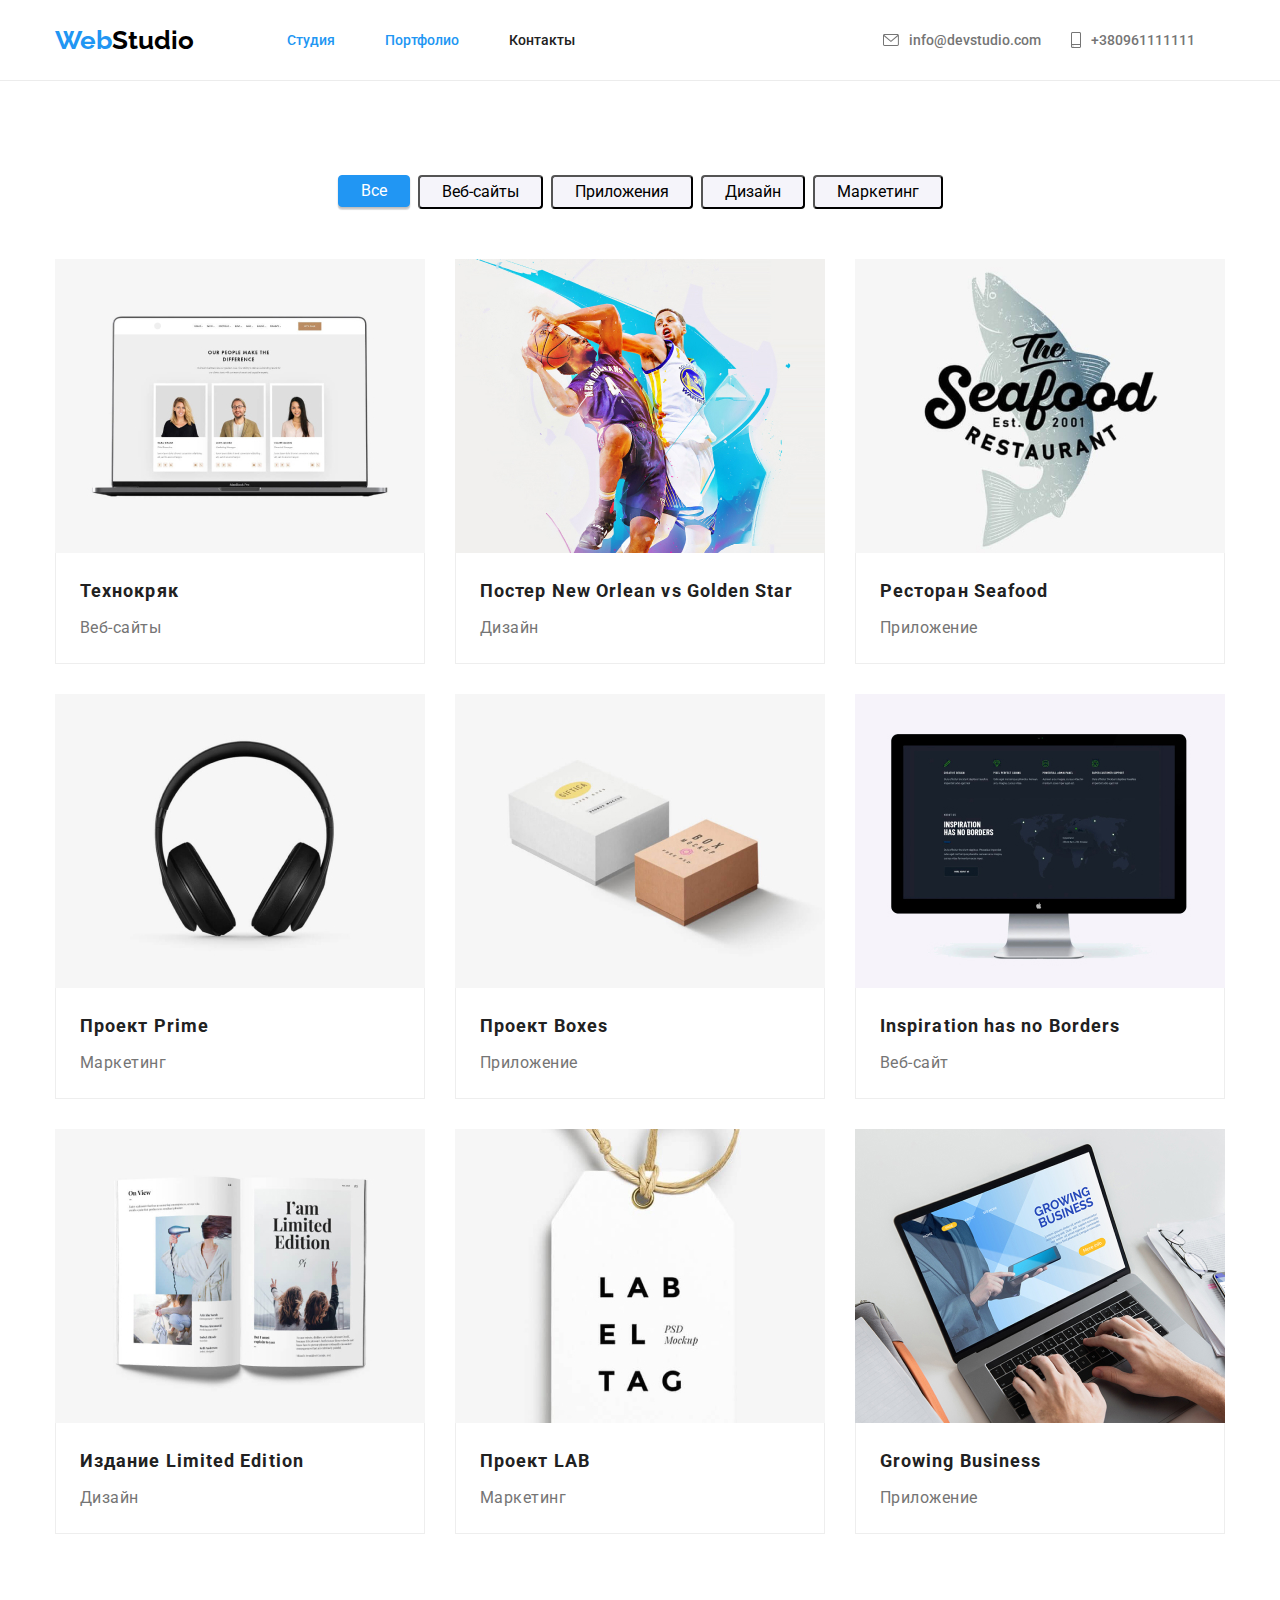
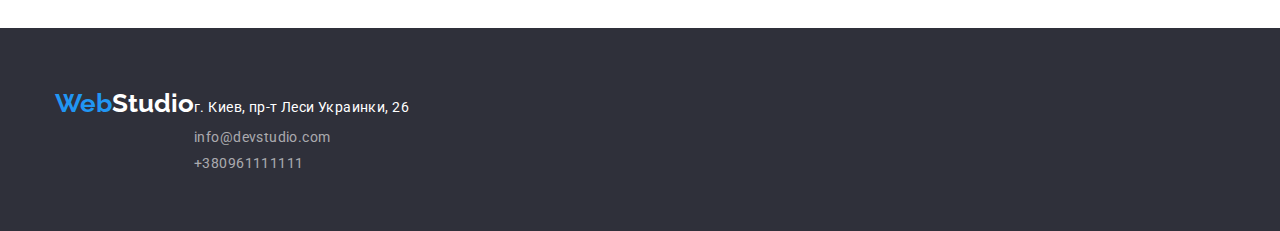
==== portfolio.html @ 098945a0 "ДЗ№4" ====
<!DOCTYPE html>
<html lang="en">
<head>
    <meta charset="UTF-8">
    <meta http-equiv="X-UA-Compatible" content="IE=edge">
    <meta name="viewport" content="width=device-width, initial-scale=1.0">
    <title>Document</title>
    <link rel="preconnect" href="https://fonts.googleapis.com">
<link rel="preconnect" href="https://fonts.gstatic.com" crossorigin>
<link href="https://fonts.googleapis.com/css2?family=Raleway:wght@700&family=Roboto:wght@400;500;700;900&display=swap" rel="stylesheet">
<link rel="stylesheet" href="https://cdnjs.cloudflare.com/ajax/libs/modern-normalize/1.1.0/modern-normalize.min.css">
<link rel="stylesheet" href="./css/styles.css">
       </head>
<body>
    
    <!--Header-->

    <header class="page-header">
        <div class="container">
        <nav class="main-nav">
        <a href="/" class="logo"> 
            <span class="web">Web</span>Studio
        </a>
        <ul class="site-nav list">
            <li class="item"> <a href="index.html" class="link carrent">Студия</a></li>
            <li class="item"> <a href="" class="link carrent">Портфолио</a></li>
            <li class="item"> <a href="" class="link">Контакты</a></li>
        </ul>
        </nav>
        <ul class="contact-nav list"> 
            <li class="item-icon"><a href="mailto:info@devstudio.com" class="link">
                <svg class="icon-mail" width="16" height="12" style="fill: currentcolor;">
                <use href="./images/symbol-defs.svg#icon-envelope"></use>
                </svg>
                info@devstudio.com</a></li>
            <li class="item-icon"><a href="tel:+380961111111" class="link">
                <svg class="icon-tel" width="10" height="16" style="fill: currentcolor;">
                <use href="./images/symbol-defs.svg#icon-smartphone"></use>
                </svg>
                +380961111111</a></li>
                </ul>
        </div>
        </header>
    
    <main>
        <section class="portfolio">
            <div class="container">
                <ul class="filter">
                <li class="knob"><button type="button" class="filter-button list current"  style = 'cursor: pointer'>Все</button></li>
                <li class="knob"> <button type="button" class="filter-button"  style = 'cursor: pointer'>Веб-сайты</button></li>
                <li class="knob"> <button type="button" class="filter-button"  style = 'cursor: pointer'>Приложения</button></li>
                <li class="knob"> <button type="button" class="filter-button"  style = 'cursor: pointer'>Дизайн</button></li>
                <li class="knob"><button  type="button" class="filter-button"  style = 'cursor: pointer'>Маркетинг</button></li>
                </ul>
             
            <ul class="content">
                <li class="content-list">
                    <a class="list" href="" style='text-decoration: none'>
                    <img src="./images/img3.jpg" alt="Технокряк" width=370 height=294>
                    <div class="cards">
                    <h2 class="heading">Технокряк</h2>
                    <p class="coment">Веб-сайты</p>
                    </div>
                    </a>
                    <li class="content-list">
                        <a class="list" href="" style='text-decoration: none'>
                        <img src="./images/img4.jpg" alt="Постер New Orlean vs Golden Star" width=370 height=294>
                        <div class="cards">
                        <h2 class="heading">Постер New Orlean vs Golden Star</h2>
                        <p class="coment">Дизайн</p>
                        </div>
                    </a>
                    <li class="content-list">
                        <a class="list" href="" style='text-decoration: none'>
                        <img src="./images/img5.jpg" alt="Ресторан Seafood" width=370 height=294>
                        <div class="cards">
                        <h2 class="heading">Ресторан Seafood</h2>
                        <p class="coment">Приложение</p>
                        </div>
                    </a>
                    <li class="content-list">
                        <a class="list" href="" style='text-decoration: none'>
                        <img src="./images/img6.jpg" alt="Проект Prime" width=370 height=294>
                        <div class="cards">
                        <h2 class="heading">Проект Prime</h2>
                        <p class="coment">Маркетинг</p>
                        </div>
                    </a>
                    <li class="content-list">
                        <a class="list" href="" style='text-decoration: none'>
                        <img src="./images/img7.jpg" alt="Проект Boxes" width=370 height=294>
                        <div class="cards">
                        <h2 class="heading">Проект Boxes</h2>
                        <p class="coment">Приложение</p>
                        </div>
                    </a>
                    <li class="content-list">
                        <a class="list" href="" style='text-decoration: none'>
                        <img src="./images/img8.jpg" alt="Inspiration has no Borders" width=370 height=294>
                        <div class="cards">
                        <h2 class="heading">Inspiration has no Borders</h2>
                        <p class="coment">Веб-сайт</p>
                        </div>
                    </a>
                    <li class="content-list">
                        <a class="list" href="" style='text-decoration: none'>
                        <img src="./images/img9.jpg" alt="Издание Limited Edition" width=370 height=294>
                        <div class="cards">
                        <h2 class="heading">Издание Limited Edition</h2>
                        <p class="coment">Дизайн</p>
                        </div>
                    </a>
                    <li class="content-list">
                        <a class="list" href="" style='text-decoration: none'>
                        <img src="./images/img10.jpg" alt="Проект LAB" width=370 height=294>
                        <div class="cards">
                        <h2 class="heading">Проект LAB</h2>
                        <p class="coment">Маркетинг</p>
                    </div>
                    </a>
                    <li class="content-list">
                        <a class="list" href="" style='text-decoration: none'>
                        <img src="./images/img11.jpg" alt="Growing Business" width=370 height=294>
                        <div class="cards">
                        <h2 class="heading">Growing Business</h2>
                        <p class="coment">Приложение</p>
                    </div>
                    </a>
            </ul>
            </div>
            </section>
    </main>

        <footer class="footer">
        <div class="container">
        <a href="/" class="logo-item" style='text-decoration: none'>
        <span class="web">Web</span>Studio</a>
        <div class="line">
        <address class="adress-live">
            <p class="town-street">г. Киев, пр-т Леси Украинки, 26 <br></p>
            <ul class="contact-list">
                <li class="mail"> <a href="mailto:info@devstudio.com" class="contact">info@devstudio.com</a></li>
                <li class="tefephone"> <a href="tel:+380961111111" class="contact">+380961111111</a></li>
            </ul>
        </address>
        </div>
    </footer>
    </body>
</html>
---- css/styles.css ----
:root {
    --primery-color: #757575;
    --title-color: #E5E5E5;
    --title-text-colors: #212121;
    --accent-color: #2196F3;
    --logo-color: #000000;
    --hero-text-color: #FFFFFF;
    --fon-color: #2F303A;
    --fon-color-button: #f5f4fa;
    --fon-knob: #188ce8; 
}

.body {
    background-color: #E5E5E5;
    color: #757575;
}

body {
font-family: 'Roboto', sans-serif;
}

.list {
    padding: 0;
    margin: 0;
    list-style: none;
}
/* цвет основного текста #212121*/
/* цвет вторичного текста #757575*/
/* белый #FFFFFF */
/* акцент #2196F3*/
/* вторичный цвет фона #2F303A*/

.container {
    margin-left: auto;
    margin-right: auto;
    width: 1200px;
    padding-left: 15px;
    padding-right: 15px;
}

ul {
    padding-left: 0;
    list-style: none;
}

img {
    display: block;
}

/* Header */

.page-header .container {
    display: flex;
}

.page-header {
    border-bottom: 1px solid #ECECEC;
    }

.container .main-nav {
    display: flex;
    align-items: center;
    }

.logo {
    text-decoration: none;
    display: flex;
    font-style: normal;
    font-weight: bold;
    font-size: 26px;
    line-height: 31px;
    color: var(--logo-color);
}

.logo {
    font-family: 'Raleway', sans-serif;
      }
    
.logo:hover  {
    color: var(--accent-color);
    }

    .page-header {
    background-color: var(--hero-text-color);
    }

    .web {
        color: var(--accent-color);
      }

    /* site-nav */

.site-nav .link {
display: block;
padding-top: 32px;
padding-bottom: 32px;
font-style: normal;
font-weight: 500;
font-size: 14px;
line-height: 16px;
color: var(--title-text-colors);
}

.contact-nav .link {
display: block;
font-style: normal;
font-weight: 500;
font-size: 14px;
line-height: 16px;
color: var(--primery-color);
    }

.site-nav .link:hover,  
.site-nav .link:focus {
    color: var(--accent-color);
 }

 .site-nav .link.carrent {
    color: var(--accent-color);
     }

.site-nav {
    display: flex;
    margin-top: 0;
    margin-left: 93px;
    }

.site-nav .item:last-child {
    margin-right: 0;
}

.site-nav .item {
    margin-right: 50px;
    }

.site-nav .item:not(:last-child) {
    margin-right: 50px;
}

.site-nav .link {
    text-decoration: none;
}

 /* Contact */

.contact-nav {
display: flex;
margin-left: auto;
align-items: center;
font-style: normal;
font-weight: 500;
font-size: 14px;
line-height: 16px;
display: flex;
margin-top: 0; 
margin-left: auto;
}

.contact-nav .link:hover,
.contact-nav .link:focus {
    color: var(--accent-color);
}

.contact-nav .item + .item {
    margin-left: 50px;
    }

.item-icon .link {
    text-decoration: none;
    display: flex;
    align-items: center;
    margin-right: 30px;
}

.icon-mail, .icon-tel {
    margin-right: 10px;
}

 /* Hero */

.hero {
    padding-top: 200px;
    padding-bottom: 200px;
}

.element-style {
text-align: center;
}

.hero-title {
    margin-top: 0;
    margin-bottom: 30px;
    font-style: normal;
    font-weight: 900;
    font-size: 44px;
    line-height: 1.36;
    letter-spacing: 0.06em;
    text-transform: uppercase;
    color: var(--hero-text-color);
}

.hero {
    background-color: var(--fon-color);
    background-image: linear-gradient(
    rgba(47, 48, 58, 0.4),
    rgba(47, 48, 58, 0.4)),
    url('../images/heroimg\ \(1\).jpg');
    height: 600px;
    max-width: 1600px;
    margin-left: auto;
    margin-right: auto;
    background-position: center;
    }


 
/* Button */

.button-link {
    font-style: normal;
    font-weight: bold;
    font-size: 16px;
    line-height: 30px;
    letter-spacing: 0.06em;
    width: 200px;
    height: 50px;
    left: 700px;
    top: 430px;
    cursor: pointer;
    border-radius: 4px;
}
.button-link {
    background-color: var(--fon-knob);
    color: var(--hero-text-color);
     }
.button-link:hover,
.button-link:focus {
    background-color: var(--accent-color);
    color: var(--hero-text-color);
    }

    /* Container */
    
/* Section priorities*/

.priorities-list {
margin-bottom: 10px;
margin-top: 30px;
font-style: normal;
font-weight: bold;
font-size: 14px;
line-height: 16px;
letter-spacing: 0.03em;
text-transform: uppercase;
color: var(--title-text-colors);
}

.priorities {
margin-top: 0;
margin-bottom: 0;
font-style: normal;
font-weight: normal;
font-size: 14px;
line-height: 24px;
letter-spacing: 0.03em;
color: var(--primery-color);
}

.priorities-list .item {
    background-color: var(--title-color);
    }

.priorities-list-title {
    text-transform: none;
}  

.priorities-list-title {
    margin-top: 0;
    margin-bottom: 0;
    display: flex;
     }

.priorities-item {
    padding-top: 94px;
    padding-bottom: 94px;
}    

.priorities-logos::before {
    display: block;
    content: '';
    }

.priorities-box:not(:last-child) {
    margin-right: 30px;
}

.priorities-logos {
    display: flex;
    justify-content: center;
    align-items: center;
    background-repeat: no-repeat;
    background-color: var(--fon-color-button);
    margin-bottom: 30px;
    border-radius: 4px;
    height: 120px;
}

/* Works */

.section-work {
    padding-bottom: 94px;
}

.section-works {
margin-bottom: 50px;
margin-top: 0;
font-style: normal;
font-weight: bold;
font-size: 36px;
line-height: 42px;
text-align: center;
letter-spacing: 0.03em;
color: var(--title-text-colors);
}

.section-list {
    margin-top: 0;
    margin-bottom: 0;
    padding-right: 0;
    display: flex;
    }
.work-item {
    width: 370px;
}   

.work-item:not(:last-child) {
margin-right: 30px;
}

/* Command */

.section-command {
    padding-top: 94px;
    padding-bottom: 94px;
}

.command { 
margin-top: 0;
margin-bottom: 50px;
font-style: normal;
font-weight: bold;
font-size: 36px;
line-height: 42px;
letter-spacing: 0.03em;
color: var(--title-text-colors);
    }

.command-item {
    border-radius: 0px 0px 4px 4px;
    background-color: var(--hero-text-color);
}

.command-item:not(:last-child) {
margin-right: 30px;
}

.section {
margin-bottom: 10px;
margin-top: 0;
text-align: center;
font-style: normal;
font-weight: 500;
font-size: 16px;
line-height: 19px;
letter-spacing: 0.03em;
 color: var(--title-text-colors);
    }

.section-title {
font-style: normal;
font-weight: normal;
margin-top: 0;
text-align: center;
margin-bottom: 16px;
font-size: 16px;
line-height: 19px;
letter-spacing: 0.03em;
color: var(--primery-color);
}    

.section-command {
    background-color: var(--fon-color-button);
}

.command-list {
    margin-bottom: 0;
    margin-top: 0;
    padding-left: 0;
    display: flex;
    }

.command-link {
    display: block;
    padding-top: 30px;
    padding-bottom: 30px;
}

.command-social-network{
    display: flex;
    width: 100%;
    height: 100%;
    margin-top: 16px;
    margin-right: 10px;
    border-radius: 50%;
    justify-content: center;
    }

.command-social-style{
    display: flex;
    width: 44px;
    height: 44px;
    cursor: pointer;
    justify-content: center;
    }

.command-social-icon:hover,
.command-social-icon:focus {
    background-color: var(--accent-color);
    fill: var(--hero-text-color);
    }

.command-social-icon {
    display: flex;
    width: 100%;
    height: 100%;
    fill: var(--primery-color);
    border-radius: 50%;
    align-items: center;
    justify-content: center;
    }

.command-social-style:not(:last-child) {
    margin-right: 10px;
    }

.command-social-network {
    margin-top: 0;
    display: flex;
   }

/* Clients */

.clients {
    display: block;
    padding-top: 94px;
    padding-bottom: 94px;
}

.client-list {
    display: flex;
    margin-top: 0;
    margin-bottom: 0;
    align-items: center;
    justify-content: center;
    }

.clients-title {
    text-align: center;
    margin-bottom: 50px;
    margin-top: 0;
}

.client-item:not(:last-child) {
    margin-right: 30px;
}

.client-item {
    display: flex;
    width: 170px;
    height: 92px;
    fill: var(--primery-color);
    cursor: pointer;
    align-items: center;
    justify-content: center;
    box-sizing: border-box;
    border-radius: 4px;
    }

.client-item {
    border: 1px solid #afb1b8;
    }  

.client-item:hover {
    border: 1px solid #2196F3;
    }  

.client-item :hover,
.client-item :focus {
    color: #AFB1B8;
    fill: #2196F3;
    cursor: pointer;
    }

.client-icon {
    display: flex;
    width: 106px;
    height: 62px;
    align-items: center;
    justify-content: center;
    }

/* Footer */

.footer {
    padding-top: 60px;
    padding-bottom: 60px;
}

.logo-item {
    display: inline-block;
    margin-bottom: 20px;
    font-style: normal;
    font-weight: bold;
    font-size: 26px;
    line-height: 31px;
  color: var(--hero-text-color);
  }

  .logo-item {
    font-family: 'Raleway', sans-serif;
      }
  
    .web {
        color: var(--accent-color);
      }

         /* Adress */

    .adress-live {
    font-style: normal;
    font-weight: normal;
    font-size: 14px;
    letter-spacing: 0.03em;
    color: var(--hero-text-color);
      }

    .contact {
    font-style: normal;
    font-weight: normal;
    font-size: 14px;
    letter-spacing: 0.03em;
    color: rgba(255, 255, 255, 0.6);
     }

    .footer {
         background-color: var(--fon-color);
             }
    .contact {
        text-decoration: none;
            }

        .contact-list {
        margin-bottom: 0;
        padding-left: 0;
       }

    .mail {
        margin-bottom: 9px;
       } 

    .town-street {
        margin-top: 0;
        margin-bottom: 0;
    }

    /* Icon */

.footer-social-network {
    display: flex;
    align-items: center;
    justify-content: center;
}

svg .footer-social-svg{
    width: 20px;
    height: 20px;
}

footer .container {
    display: flex;
    align-items: baseline;
}

.footer-icon {
    display: block;
    align-items: center;
    justify-content: center;
    margin-left: 70px;
    }

.join-title {
    display: flex;
    color: var(--hero-text-color);
    margin-right: 0;
    margin-top: 0;
    margin-bottom: 20px;
    align-items: center;
    justify-content: center;
}

.footer-social-icon {
    display: flex;
    margin-top: 0;
    margin-bottom: 0;
    align-items: center;
    justify-content: center;
    }

.footer-social-link {
    display: flex;
    width: 44px;
    height: 44px;
    fill: var(--hero-text-color);
    border-radius: 50%;
    align-items: center;
    justify-content: center;
    background-color: rgba(255, 255, 255, 0.1);    
}

.footer-social-link:hover,
.footer-social-link:focus {
    background-color: var(--accent-color);
    fill: var(--hero-text-color);
    }

.footer-social-list {
    display: flex;
    cursor: pointer;
    align-items: center;
    justify-content: center;
    }
    
.footer-social-list:not(:last-child) {
    margin-right: 10px;
    } 

    /* Portfolio */
 
    /* Filter-Button */

.portfolio {
    padding-top: 94px;
}

.filter-button {
   display: inline-block;
   border-radius: 4px;
   padding: 6px 22px;
   text-align: center;
   }

   .knob:not(:last-child) {
    margin-right: 8px;
    }

.filter {
    display: flex;
    justify-content: center;
    margin-bottom: 50px;
    padding-left: 0;
    margin-top: 0;
    }

.filter .current {
    color: var(--hero-text-color);
    background-color: var(--accent-color);
    border: 1px solid var(--accent-color);
    box-shadow: 0px 3px 1px rgba(0 0 0 / 10%),
    0px 1px 2px rgba(0 0 0 / 8%),
    0px 2px 2px rgba(0 0 0 / 12%);
    }   

.filter-button-list {
    color: var(--title-text-colors);
    font-style: normal;
    font-weight: 500;
    font-size: 14px;
    line-height: 16px;
    letter-spacing: 0.02em;
     }

.filter-button {
    background-color: var(--fon-color-button);
    }

.filter .filter-button:hover,
.filter .filter-button :focus {
    background-color: var(--accent-color);
    color: var(--hero-text-color);
    box-shadow: 0px 3px 1px rgba(0 0 0 / 10%),
    0px 1px 2px rgba(0 0 0 / 8%),
    0px 2px 2px rgba(0 0 0 / 12%);
    }

    /* Work */

.heading {
margin-bottom: 4px;
margin-top: 0;
font-style: normal;
font-weight: bold;
font-size: 18px;
line-height: 36px;
letter-spacing: 0.06em;
color: var(--title-text-colors);
}

.coment {
margin-top: 0;
margin-bottom: 0;
font-style: normal;
font-weight: normal;
font-size: 16px;
line-height: 30px;
letter-spacing: 0.03em;
color: var(--primery-color);
}

/* Flex-container */

.content {
    width: 1170px;
    display: flex;
    flex-wrap: wrap;
    padding-left: 0;
    padding-right: 0;
    margin-top: 0;
    margin-bottom: 0;
    margin-left: auto;
    margin-right: auto;
    }

.portfolio {
    padding-bottom: 94px;
}

.content-list {
    margin-right: 30px;
    margin-bottom: 30px;
    width: 370px;
    }
    
.content-list:nth-child(3n) {
    margin-right: 0;
}

.content-list:nth-last-child(-n + 3) {
    margin-bottom: 0;
}

.cards {
    padding-top: 20px;
    padding-right: 24px;
    padding-bottom: 20px;
    padding-left: 24px;
    border-right: 1px solid #EEEEEE;
    border-bottom: 1px solid #EEEEEE;
    border-left: 1px solid #EEEEEE;
}
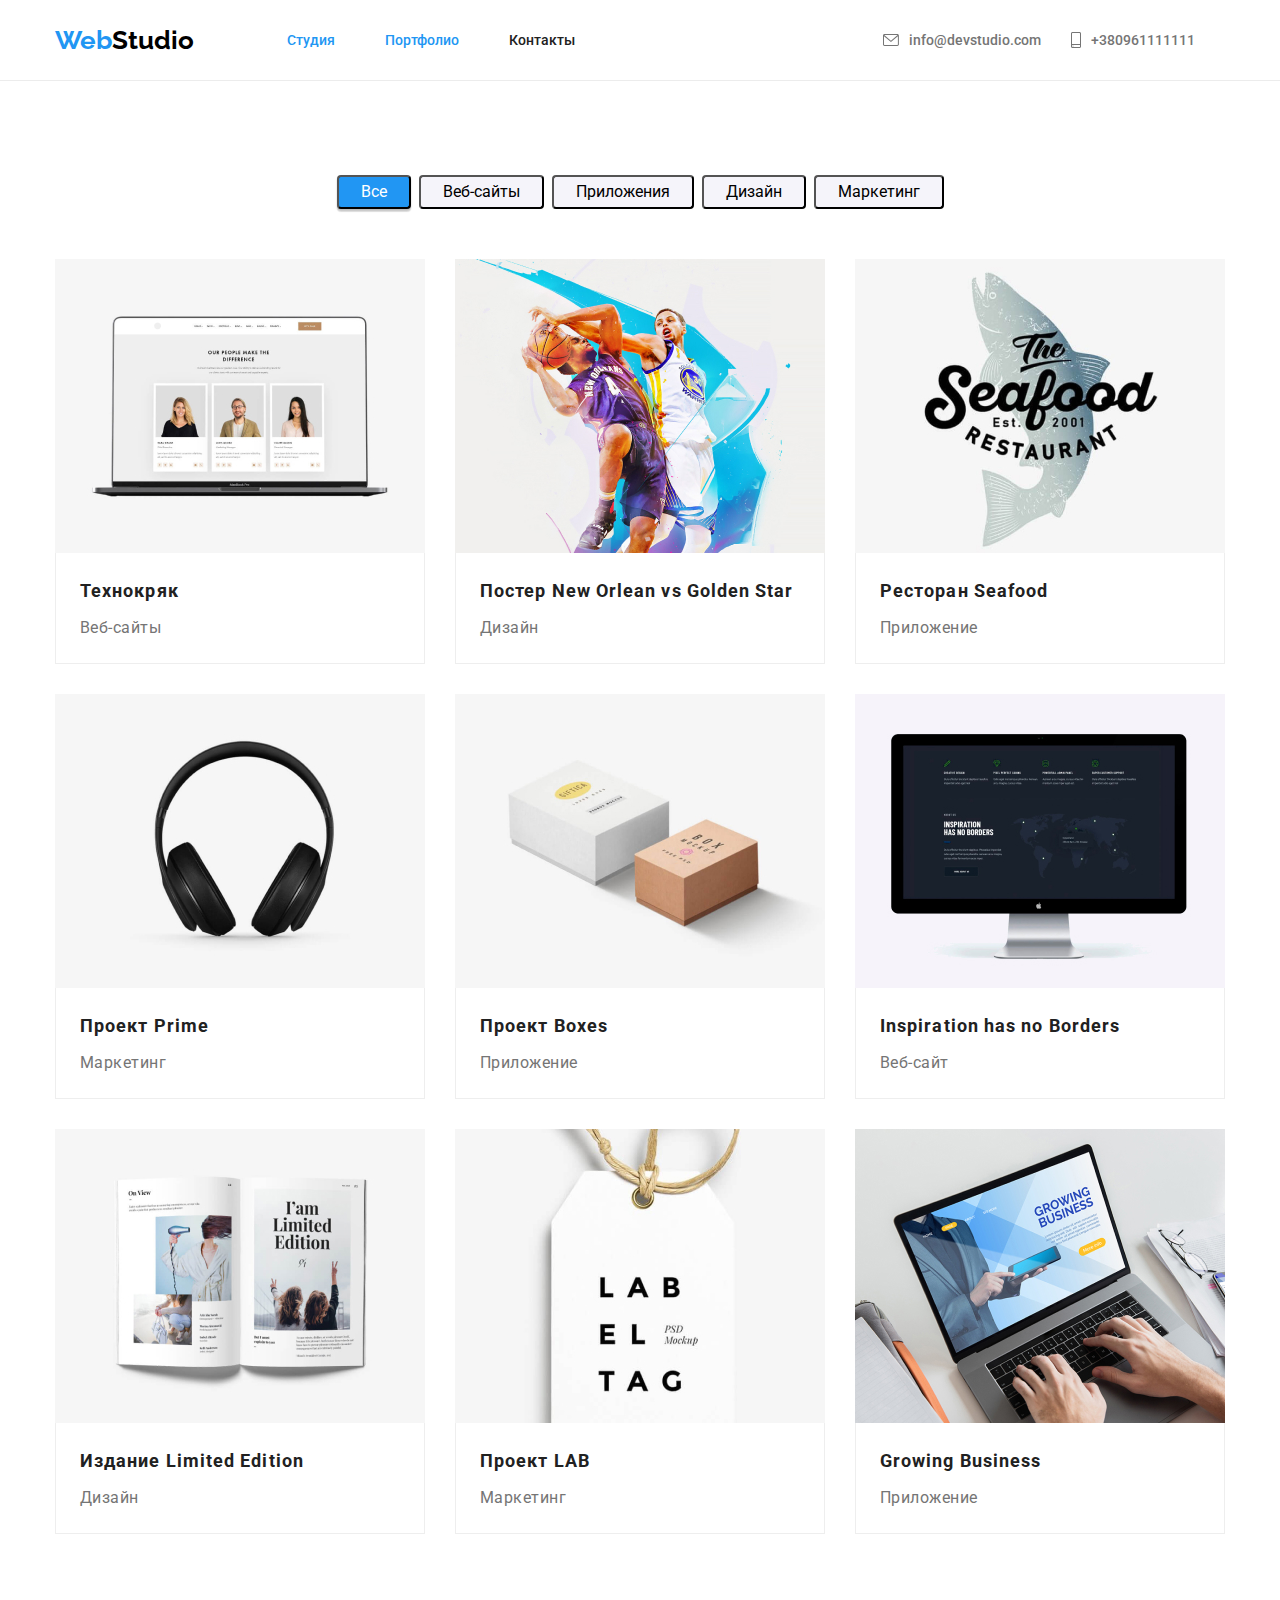
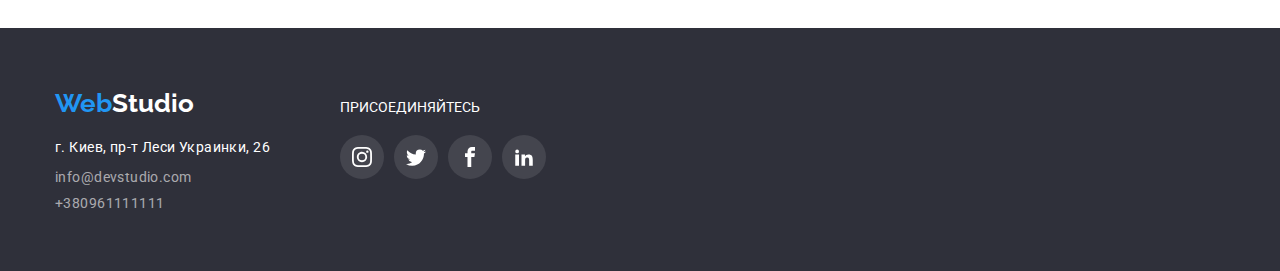
==== commit 2909d7b3: "ДЗ 4" ====
--- a/portfolio.html
+++ b/portfolio.html
@@ -55,7 +55,7 @@
              
             <ul class="content">
                 <li class="content-list">
-                    <a class="list" href="" style='text-decoration: none'>
+                    <a class="project-list" href="" style='text-decoration: none'>
                     <img src="./images/img3.jpg" alt="Технокряк" width=370 height=294>
                     <div class="cards">
                     <h2 class="heading">Технокряк</h2>
@@ -63,7 +63,7 @@
                     </div>
                     </a>
                     <li class="content-list">
-                        <a class="list" href="" style='text-decoration: none'>
+                        <a class="project-list" href="" style='text-decoration: none'>
                         <img src="./images/img4.jpg" alt="Постер New Orlean vs Golden Star" width=370 height=294>
                         <div class="cards">
                         <h2 class="heading">Постер New Orlean vs Golden Star</h2>
@@ -71,7 +71,7 @@
                         </div>
                     </a>
                     <li class="content-list">
-                        <a class="list" href="" style='text-decoration: none'>
+                        <a class="project-list" href="" style='text-decoration: none'>
                         <img src="./images/img5.jpg" alt="Ресторан Seafood" width=370 height=294>
                         <div class="cards">
                         <h2 class="heading">Ресторан Seafood</h2>
@@ -79,7 +79,7 @@
                         </div>
                     </a>
                     <li class="content-list">
-                        <a class="list" href="" style='text-decoration: none'>
+                        <a class="project-list" href="" style='text-decoration: none'>
                         <img src="./images/img6.jpg" alt="Проект Prime" width=370 height=294>
                         <div class="cards">
                         <h2 class="heading">Проект Prime</h2>
@@ -87,7 +87,7 @@
                         </div>
                     </a>
                     <li class="content-list">
-                        <a class="list" href="" style='text-decoration: none'>
+                        <a class="project-list" href="" style='text-decoration: none'>
                         <img src="./images/img7.jpg" alt="Проект Boxes" width=370 height=294>
                         <div class="cards">
                         <h2 class="heading">Проект Boxes</h2>
@@ -95,7 +95,7 @@
                         </div>
                     </a>
                     <li class="content-list">
-                        <a class="list" href="" style='text-decoration: none'>
+                        <a class="project-list" href="" style='text-decoration: none'>
                         <img src="./images/img8.jpg" alt="Inspiration has no Borders" width=370 height=294>
                         <div class="cards">
                         <h2 class="heading">Inspiration has no Borders</h2>
@@ -103,7 +103,7 @@
                         </div>
                     </a>
                     <li class="content-list">
-                        <a class="list" href="" style='text-decoration: none'>
+                        <a class="project-list" href="" style='text-decoration: none'>
                         <img src="./images/img9.jpg" alt="Издание Limited Edition" width=370 height=294>
                         <div class="cards">
                         <h2 class="heading">Издание Limited Edition</h2>
@@ -111,7 +111,7 @@
                         </div>
                     </a>
                     <li class="content-list">
-                        <a class="list" href="" style='text-decoration: none'>
+                        <a class="project-list" href="" style='text-decoration: none'>
                         <img src="./images/img10.jpg" alt="Проект LAB" width=370 height=294>
                         <div class="cards">
                         <h2 class="heading">Проект LAB</h2>
@@ -119,7 +119,7 @@
                     </div>
                     </a>
                     <li class="content-list">
-                        <a class="list" href="" style='text-decoration: none'>
+                        <a class="project-list" href="" style='text-decoration: none'>
                         <img src="./images/img11.jpg" alt="Growing Business" width=370 height=294>
                         <div class="cards">
                         <h2 class="heading">Growing Business</h2>
@@ -131,19 +131,56 @@
             </section>
     </main>
 
-        <footer class="footer">
+    <footer class="footer">
         <div class="container">
-        <a href="/" class="logo-item" style='text-decoration: none'>
-        <span class="web">Web</span>Studio</a>
-        <div class="line">
-        <address class="adress-live">
-            <p class="town-street">г. Киев, пр-т Леси Украинки, 26 <br></p>
-            <ul class="contact-list">
-                <li class="mail"> <a href="mailto:info@devstudio.com" class="contact">info@devstudio.com</a></li>
-                <li class="tefephone"> <a href="tel:+380961111111" class="contact">+380961111111</a></li>
+            <div class="footer-contact">
+            <a href="/" class="logo-item" style='text-decoration: none'>
+            <span class="web">Web</span>Studio</a>
+            <address class="adress-live">
+                <p class="town-street">г. Киев, пр-т Леси Украинки, 26 <br></p>
+                <ul class="contact-list">
+                    <li class="mail"> <a href="mailto:info@devstudio.com" class="contact">info@devstudio.com</a></li>
+                    <li class="tefephone"> <a href="tel:+380961111111" class="contact">+380961111111</a></li>
+                </ul>
+            </address>
+        </div>
+    
+        <div class="footer-icon">
+            <p class="join-title">ПРИСОЕДИНЯЙТЕСЬ</p>
+            <ul class="footer-social-icon">
+                <li class="footer-social-list">
+                    <a class="footer-social-link" href="">
+                        <svg class="footer-social-svg" width="20" height="20">
+                        <use href="./images/symbol-defs.svg#icon-instagram"></use>
+                        </svg>
+                    </a>
+                </li>
+            
+                
+                <li class="footer-social-list">
+                    <a class="footer-social-link" href="">
+                        <svg class="footer-social-svg" width="20" height="20">
+                        <use href="./images/symbol-defs.svg#icon-twitter"></use>
+                        </svg>
+                    </a>
+                </li>
+                <li class="footer-social-list">
+                    <a class="footer-social-link" href="">
+                        <svg class="footer-social-svg" width="20" height="20">
+                        <use href="./images/symbol-defs.svg#icon-facebook"></use>
+                        </svg>
+                    </a>
+                </li>
+                <li class="footer-social-list">
+                    <a class="footer-social-link" href="">
+                        <svg class="footer-social-svg" width="20" height="20">
+                        <use href="./images/symbol-defs.svg#icon-linkedin"></use>
+                        </svg>
+                    </a>
+                </li>
             </ul>
-        </address>
+        </div>    
         </div>
-    </footer>
+        </footer>
     </body>
 </html>
--- a/css/styles.css
+++ b/css/styles.css
@@ -7,7 +7,8 @@
     --hero-text-color: #FFFFFF;
     --fon-color: #2F303A;
     --fon-color-button: #f5f4fa;
-    --fon-knob: #188ce8; 
+    --fon-knob: #188ce8;
+    --fon-icon: #AFB1B8; 
 }
 
 .body {
@@ -205,7 +206,6 @@
     rgba(47, 48, 58, 0.4),
     rgba(47, 48, 58, 0.4)),
     url('../images/heroimg\ \(1\).jpg');
-    height: 600px;
     max-width: 1600px;
     margin-left: auto;
     margin-right: auto;
@@ -285,9 +285,8 @@
     padding-bottom: 94px;
 }    
 
-.priorities-logos::before {
+.priorities-logos {
     display: block;
-    content: '';
     }
 
 .priorities-box:not(:last-child) {
@@ -433,7 +432,7 @@
     display: flex;
     width: 100%;
     height: 100%;
-    fill: var(--primery-color);
+    fill: var(--fon-icon);
     border-radius: 50%;
     align-items: center;
     justify-content: center;
@@ -460,14 +459,15 @@
     display: flex;
     margin-top: 0;
     margin-bottom: 0;
-    align-items: center;
-    justify-content: center;
     }
 
 .clients-title {
+    display: block;
+    font-weight: 700px;
+    font-size: 36px;
+    margin-bottom: 50px;
+    margin-top: 0;
     text-align: center;
-    margin-bottom: 50px;
-    margin-top: 0;
 }
 
 .client-item:not(:last-child) {
@@ -478,11 +478,9 @@
     display: flex;
     width: 170px;
     height: 92px;
-    fill: var(--primery-color);
     cursor: pointer;
     align-items: center;
     justify-content: center;
-    box-sizing: border-box;
     border-radius: 4px;
     }
 
@@ -502,12 +500,19 @@
     }
 
 .client-icon {
-    display: flex;
+    fill: currentColor;
+}
+
+.clients-link:hover, 
+.clients-link:focus {
+    color: var(--accent-color);
+}
+
+.client-icon {
     width: 106px;
-    height: 62px;
-    align-items: center;
-    justify-content: center;
-    }
+    height: 60px;
+    color: var(--fon-icon);
+}
 
 /* Footer */
 
@@ -523,7 +528,7 @@
     font-weight: bold;
     font-size: 26px;
     line-height: 31px;
-  color: var(--hero-text-color);
+    color: var(--hero-text-color);
   }
 
   .logo-item {
@@ -599,13 +604,16 @@
     }
 
 .join-title {
-    display: flex;
+    display: block;
     color: var(--hero-text-color);
     margin-right: 0;
     margin-top: 0;
     margin-bottom: 20px;
     align-items: center;
     justify-content: center;
+    font-style: bold;
+    font-size: 14px;
+    line-height: 16px;
 }
 
 .footer-social-icon {
@@ -674,7 +682,6 @@
 .filter .current {
     color: var(--hero-text-color);
     background-color: var(--accent-color);
-    border: 1px solid var(--accent-color);
     box-shadow: 0px 3px 1px rgba(0 0 0 / 10%),
     0px 1px 2px rgba(0 0 0 / 8%),
     0px 2px 2px rgba(0 0 0 / 12%);
@@ -726,6 +733,11 @@
 color: var(--primery-color);
 }
 
+.project-list:hover,
+.project-list:hover {
+    
+}
+
 /* Flex-container */
 
 .content {
